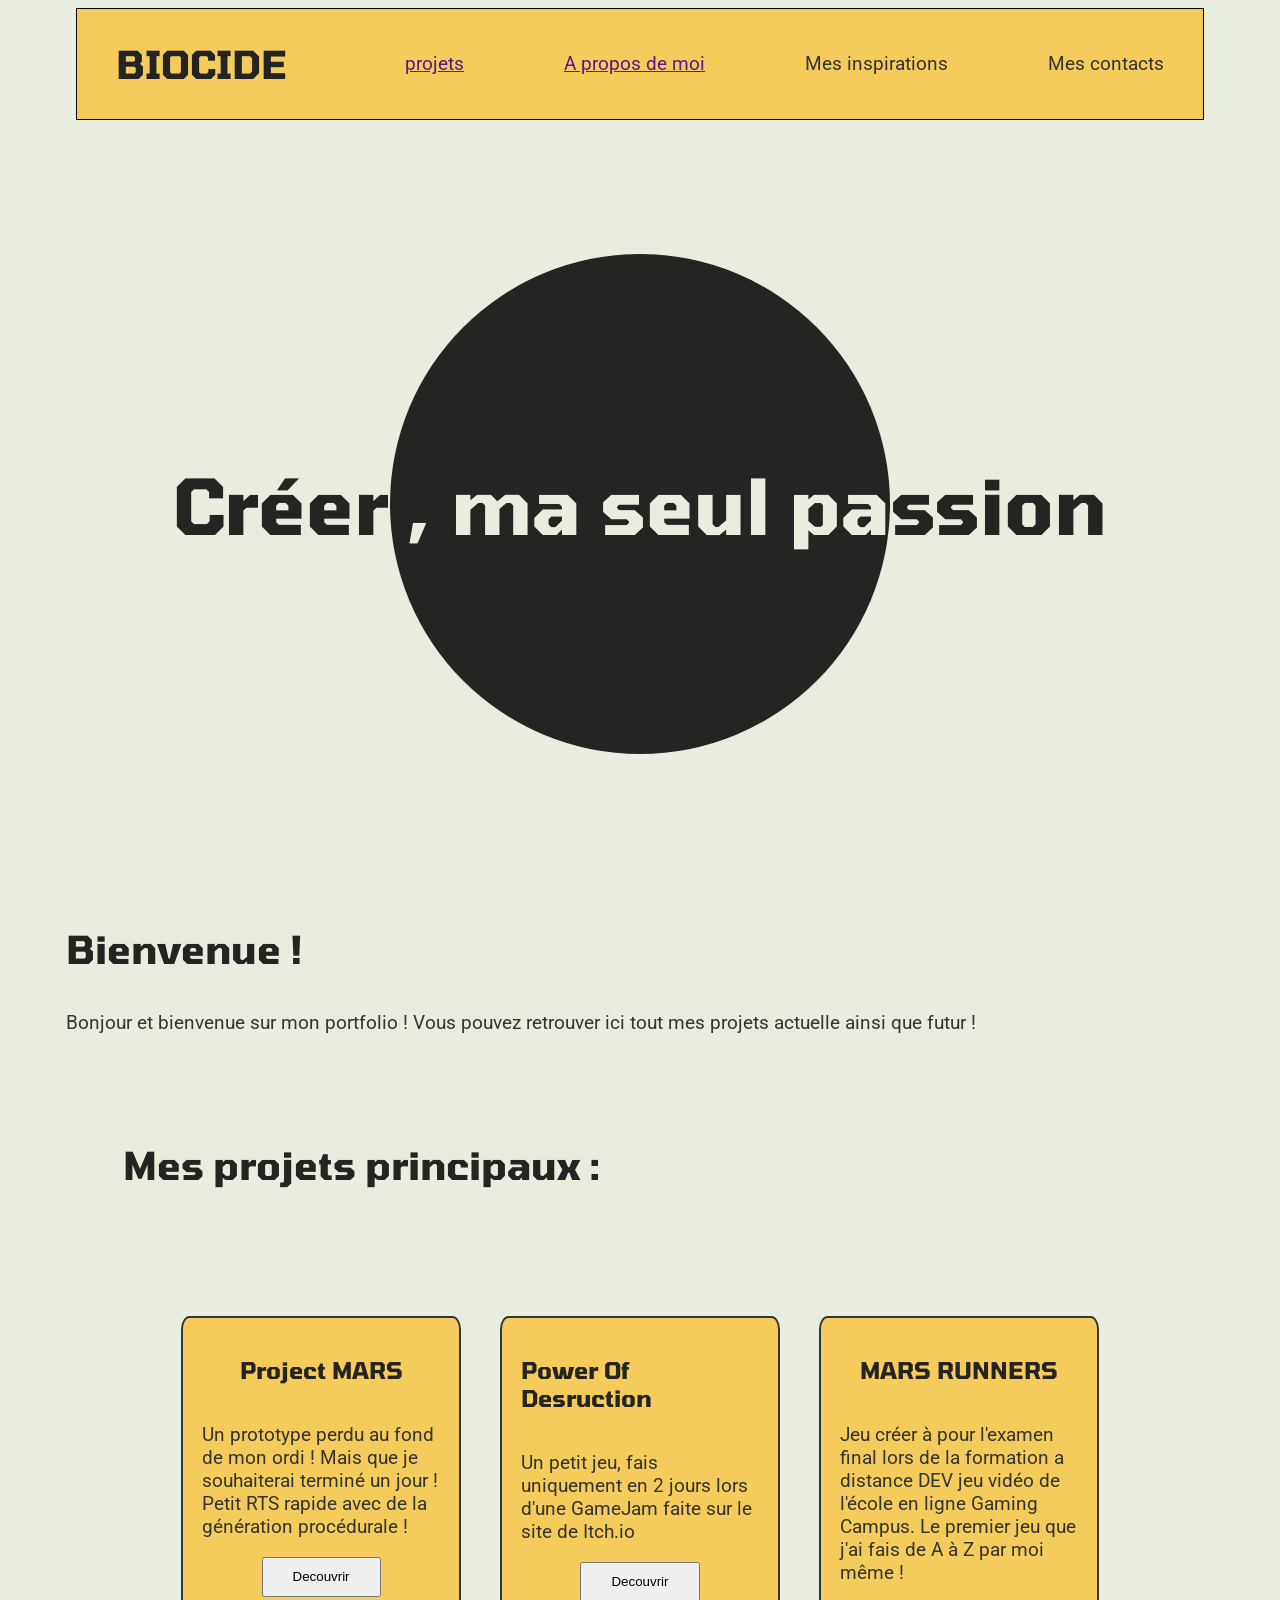
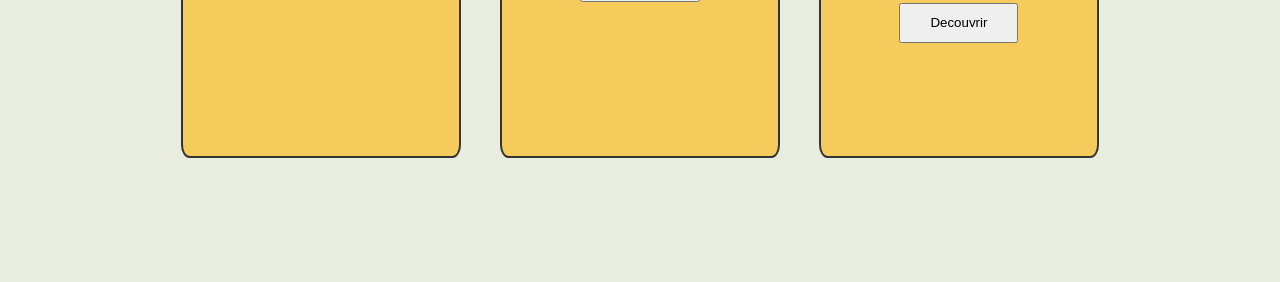
==== html/index.html @ 13ec6ad0 "Acceuil - Add graphic in index - add a propos html page" ====
<!DOCTYPE html>
<html>
  <head>
    <meta charset="utf-8" />
    <meta name="viewport" content="width=device-width, initial-scale=1.0">

    <meta name="description" content="Portfolio et vrais présentation de moi ! Venez découvrir mon unnivers, mes passions, mon parcour et tout le reste !"/>
    <meta content="BioCidee.fr" property="og:title"/>
    <meta property="og:type" content="website"/>

    <link href="../css/index-style.css" rel="stylesheet" />

    <link rel="preconnect" href="https://fonts.googleapis.com">
    <link rel="preconnect" href="https://fonts.gstatic.com" crossorigin>
    <link href="https://fonts.googleapis.com/css2?family=Roboto:ital,wght@0,100..900;1,100..900&family=Tomorrow:ital,wght@0,100;0,200;0,300;0,400;0,500;0,600;0,700;0,800;0,900;1,100;1,200;1,300;1,400;1,500;1,600;1,700;1,800;1,900&display=swap" rel="stylesheet">

    <title>Acceuil - BioCidee</title>
  </head>
  <body>
    <main>
      <header>
        <nav>
          <h1 id="title">BIOCIDE</h1>
          <ol>
            <li class="button"><a href="">projets</a></li>
            <li class="button"><a href="">A propos de moi</a></li>
            <li class="button">Mes inspirations</li>
            <li class="button">Mes contacts</li>
          </ol>
        </nav>
      </header>
      <section class="top">
        <h1 class="topTitle">Créer <span>, ma seul pa</span>ssion</h1>
        <div class="orangeCircle"></div>
      </section>
      <section class="presentation">
        <article>
          <h1>Bienvenue !</h1>
          <p>Bonjour et bienvenue sur mon portfolio ! Vous pouvez retrouver ici tout mes projets actuelle ainsi que futur !
          </p>
        </article>
      </section>

      <section class="mes-projets">
        <h1>Mes projets principaux :</h1>
        <div>
          <article class="project-mars project card" id="card">
            <!--<img src="" alt="une version de mars uniquement composé de cube" width="30px" height="30px"> -->
            <h2>Project MARS</h2>
            <p>Un prototype perdu au fond de mon ordi ! Mais que je souhaiterai terminé un jour ! Petit RTS rapide avec
              de la génération procédurale !
            </p>
            <button>Decouvrir</button>
          </article>
          <article class="power-of-destruction project card" id="card">
            <!-- <img src="power-of-destruction" alt="Image d'un squelette géant avec une tête cubique" width="30px" height="30px"> -->
              <h2>Power Of Desruction</h2>
            <!-- Retrouver et mettre le nom de la GameJAm, c'est plus jolie quand même.-->
            <p>Un petit jeu, fais uniquement en 2 jours lors d'une GameJam faite sur le site de Itch.io</p>
            <button>Decouvrir</button>
          </article>
          <article class="MARS RUNNER project card" id="card">
            <!-- <img src="" alt="La franchement je sèche, un humain sur mars avec un alien qui se cache en arrière plan ?" width="30px" height="30px"> -->
            <h2>MARS RUNNERS</h2>
            <p>Jeu créer à pour l'examen final lors de la formation a distance DEV jeu vidéo de l'école en ligne Gaming Campus. Le premier jeu que j'ai fais de A 
              à Z par moi même ! 
            </p>
            <button>Decouvrir</button>
          </article>
        </div>
      </section>

    </main>

    <footer>
      
    </footer>

    <!-- Java -->
     <script src="/js/test.js"></script>
  </body>
</html>
---- css/index-style.css ----
body {
  font-size: 1.2em;
  background-color: #E8EDDF;
  font-size: 1.2em;

  padding-left: 3em;
  padding-right: 3em;
}

/*All p color */
p, body, header, footer {
  color: #333533;
  font-family: "Roboto", sans-serif;
}

.top {
  font-size: 2em;
  display: flex;
  align-items: center;
  justify-content: center;

  height: 20em;
}

.topTitle {
  z-index: 1;
}

.orangeCircle {
  position: absolute;
  width: 500px;
  height: 500px;
  border-radius: 100%;
  background-color: #242423;
}

span {
  color: #E8EDDF;
}

header nav {
  background: #F5CB5C;

  width: 98%;

  border: 1px solid black;

  display: flex;
  flex-direction: row;
  justify-content: space-around;
  align-items: center;
}

header {
  display: flex;
  flex-direction: row;
  justify-content: space-around;
  align-items: center;
}

header ol {
  list-style: none;

  display: flex;
  flex-direction: row;
  justify-content: center;
  align-items: center;
  gap: 100px;
}

h2, h3 {
  font-family: "Tomorrow", sans-serif;
  font-size: 1.2em;
  color: #242423;
}

h1 {
  font-family: "Tomorrow", sans-serif;
  font-size: 2em;
  color: #242423;
}


/* Card */
.card {
  position: inherit;
  width: 400px;
  height: 400px;
  background: #F5CB5C;

  border: 2px solid #333533;
  border-radius: 3%;
  padding: 1em;

  display: flex;
  flex-direction: column;
  align-items: center;

  transition: all 0.4s;
}

#card:hover {
  background: green;
  transform: scale(1.4);
  z-index: 1;
}

#card button{
  width: 50%;
  height: 10%;
}

.mes-projets {
  padding: 3em;;

  display: flex;
  flex-direction: column;
  justify-content: center;
  gap: 2em;
}

.mes-projets div {
  padding: 3em;;

  display: flex;
  flex-direction: row;
  justify-content: center;
  gap: 2em;
}
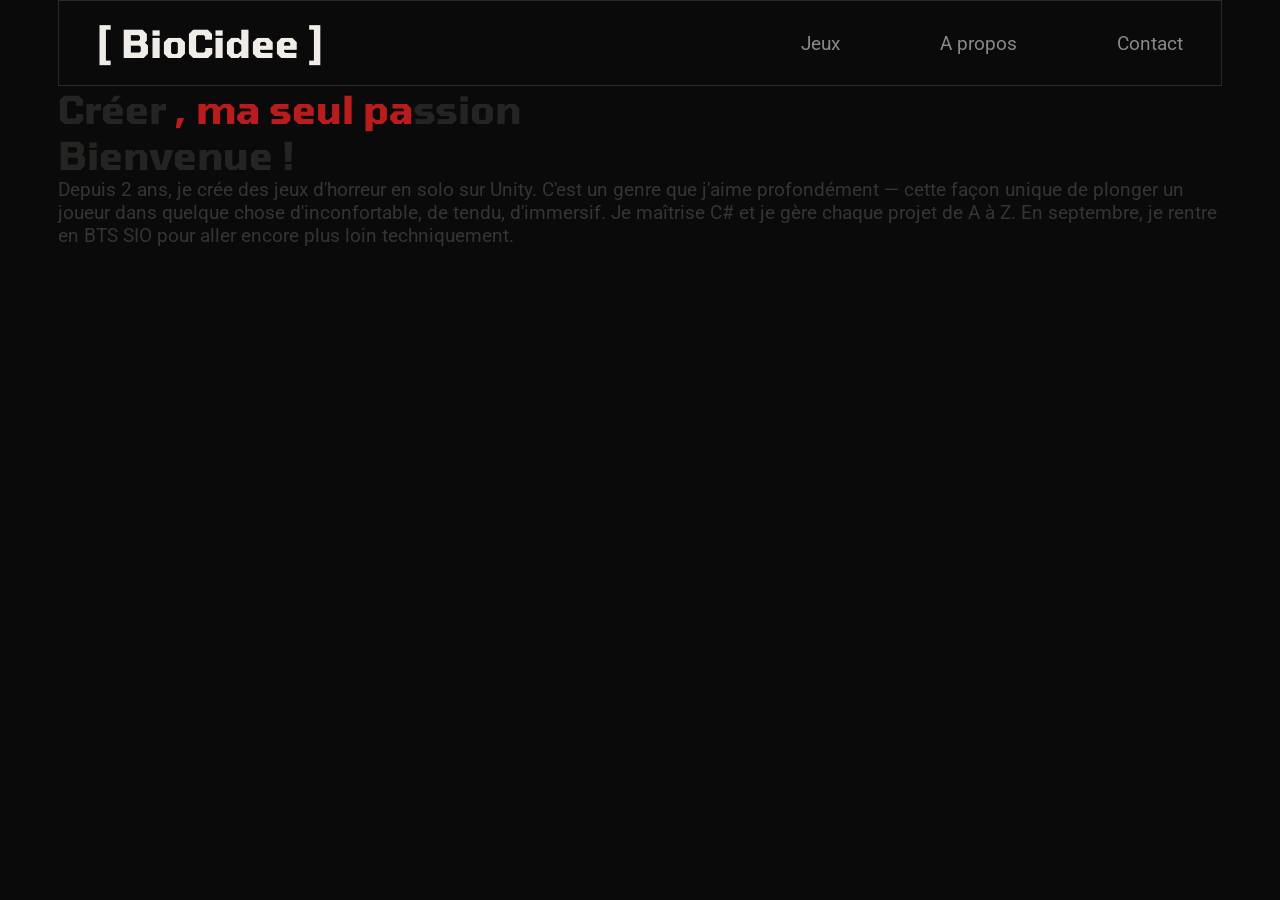
==== commit 807419c7: "File Cleaning + Complete Rework - Make a header.css file. Separating code." ====
--- a/html/index.html
+++ b/html/index.html
@@ -9,6 +9,7 @@
     <meta property="og:type" content="website"/>
 
     <link href="../css/index-style.css" rel="stylesheet" />
+    <link href="/css/header.css" rel="stylesheet">
 
     <link rel="preconnect" href="https://fonts.googleapis.com">
     <link rel="preconnect" href="https://fonts.gstatic.com" crossorigin>
@@ -20,56 +21,26 @@
     <main>
       <header>
         <nav>
-          <h1 id="title">BIOCIDE</h1>
+          <h1>[ BioCidee ]</h1>
           <ol>
-            <li class="button"><a href="">projets</a></li>
-            <li class="button"><a href="">A propos de moi</a></li>
-            <li class="button">Mes inspirations</li>
-            <li class="button">Mes contacts</li>
+            <li class="button"><a href="">Jeux</a></li>
+            <li class="button"><a href="/html/a-propos.html">A propos</a></li>
+            <li class="button">Contact</li>
           </ol>
         </nav>
       </header>
       <section class="top">
         <h1 class="topTitle">Créer <span>, ma seul pa</span>ssion</h1>
-        <div class="orangeCircle"></div>
       </section>
       <section class="presentation">
         <article>
           <h1>Bienvenue !</h1>
-          <p>Bonjour et bienvenue sur mon portfolio ! Vous pouvez retrouver ici tout mes projets actuelle ainsi que futur !
+          <p>Depuis 2 ans, je crée des jeux d'horreur en solo sur Unity. 
+            C'est un genre que j'aime profondément — cette façon unique de plonger un joueur dans quelque chose d'inconfortable, de tendu, d'immersif. 
+            Je maîtrise C# et je gère chaque projet de A à Z. En septembre, je rentre en BTS SIO pour aller encore plus loin techniquement.
           </p>
         </article>
       </section>
-
-      <section class="mes-projets">
-        <h1>Mes projets principaux :</h1>
-        <div>
-          <article class="project-mars project card" id="card">
-            <!--<img src="" alt="une version de mars uniquement composé de cube" width="30px" height="30px"> -->
-            <h2>Project MARS</h2>
-            <p>Un prototype perdu au fond de mon ordi ! Mais que je souhaiterai terminé un jour ! Petit RTS rapide avec
-              de la génération procédurale !
-            </p>
-            <button>Decouvrir</button>
-          </article>
-          <article class="power-of-destruction project card" id="card">
-            <!-- <img src="power-of-destruction" alt="Image d'un squelette géant avec une tête cubique" width="30px" height="30px"> -->
-              <h2>Power Of Desruction</h2>
-            <!-- Retrouver et mettre le nom de la GameJAm, c'est plus jolie quand même.-->
-            <p>Un petit jeu, fais uniquement en 2 jours lors d'une GameJam faite sur le site de Itch.io</p>
-            <button>Decouvrir</button>
-          </article>
-          <article class="MARS RUNNER project card" id="card">
-            <!-- <img src="" alt="La franchement je sèche, un humain sur mars avec un alien qui se cache en arrière plan ?" width="30px" height="30px"> -->
-            <h2>MARS RUNNERS</h2>
-            <p>Jeu créer à pour l'examen final lors de la formation a distance DEV jeu vidéo de l'école en ligne Gaming Campus. Le premier jeu que j'ai fais de A 
-              à Z par moi même ! 
-            </p>
-            <button>Decouvrir</button>
-          </article>
-        </div>
-      </section>
-
     </main>
 
     <footer>
--- a/css/index-style.css
+++ b/css/index-style.css
@@ -1,71 +1,24 @@
+* {
+  margin: 0;
+}
+
 body {
   font-size: 1.2em;
-  background-color: #E8EDDF;
+  background-color: #0a0a0a;
   font-size: 1.2em;
 
   padding-left: 3em;
   padding-right: 3em;
 }
 
+span {
+  color: #b91c1c;
+}
+
 /*All p color */
 p, body, header, footer {
   color: #333533;
   font-family: "Roboto", sans-serif;
-}
-
-.top {
-  font-size: 2em;
-  display: flex;
-  align-items: center;
-  justify-content: center;
-
-  height: 20em;
-}
-
-.topTitle {
-  z-index: 1;
-}
-
-.orangeCircle {
-  position: absolute;
-  width: 500px;
-  height: 500px;
-  border-radius: 100%;
-  background-color: #242423;
-}
-
-span {
-  color: #E8EDDF;
-}
-
-header nav {
-  background: #F5CB5C;
-
-  width: 98%;
-
-  border: 1px solid black;
-
-  display: flex;
-  flex-direction: row;
-  justify-content: space-around;
-  align-items: center;
-}
-
-header {
-  display: flex;
-  flex-direction: row;
-  justify-content: space-around;
-  align-items: center;
-}
-
-header ol {
-  list-style: none;
-
-  display: flex;
-  flex-direction: row;
-  justify-content: center;
-  align-items: center;
-  gap: 100px;
 }
 
 h2, h3 {
@@ -79,51 +32,3 @@
   font-size: 2em;
   color: #242423;
 }
-
-
-/* Card */
-.card {
-  position: inherit;
-  width: 400px;
-  height: 400px;
-  background: #F5CB5C;
-
-  border: 2px solid #333533;
-  border-radius: 3%;
-  padding: 1em;
-
-  display: flex;
-  flex-direction: column;
-  align-items: center;
-
-  transition: all 0.4s;
-}
-
-#card:hover {
-  background: green;
-  transform: scale(1.4);
-  z-index: 1;
-}
-
-#card button{
-  width: 50%;
-  height: 10%;
-}
-
-.mes-projets {
-  padding: 3em;;
-
-  display: flex;
-  flex-direction: column;
-  justify-content: center;
-  gap: 2em;
-}
-
-.mes-projets div {
-  padding: 3em;;
-
-  display: flex;
-  flex-direction: row;
-  justify-content: center;
-  gap: 2em;
-}
--- a/css/header.css
+++ b/css/header.css
@@ -0,0 +1,40 @@
+header nav {
+  background: #0a0a0a;
+
+  border: 1px solid #2a2a2a;
+  color: #888888;
+
+  width: 100%;
+  padding: 1em 2em 1em 2em;
+
+  display: flex;
+  flex-direction: row;
+  justify-content: space-between;
+  align-items: center;
+}
+
+header h1{
+    color: #f0ede8;
+}
+
+header a{
+    color: #888888;
+    text-decoration: none;
+}
+
+header {
+  display: flex;
+  flex-direction: row;
+  justify-content: space-around;
+  align-items: center;
+}
+
+header ol {
+  list-style: none;
+
+  display: flex;
+  flex-direction: row;
+  justify-content: center;
+  align-items: center;
+  gap: 100px;
+}
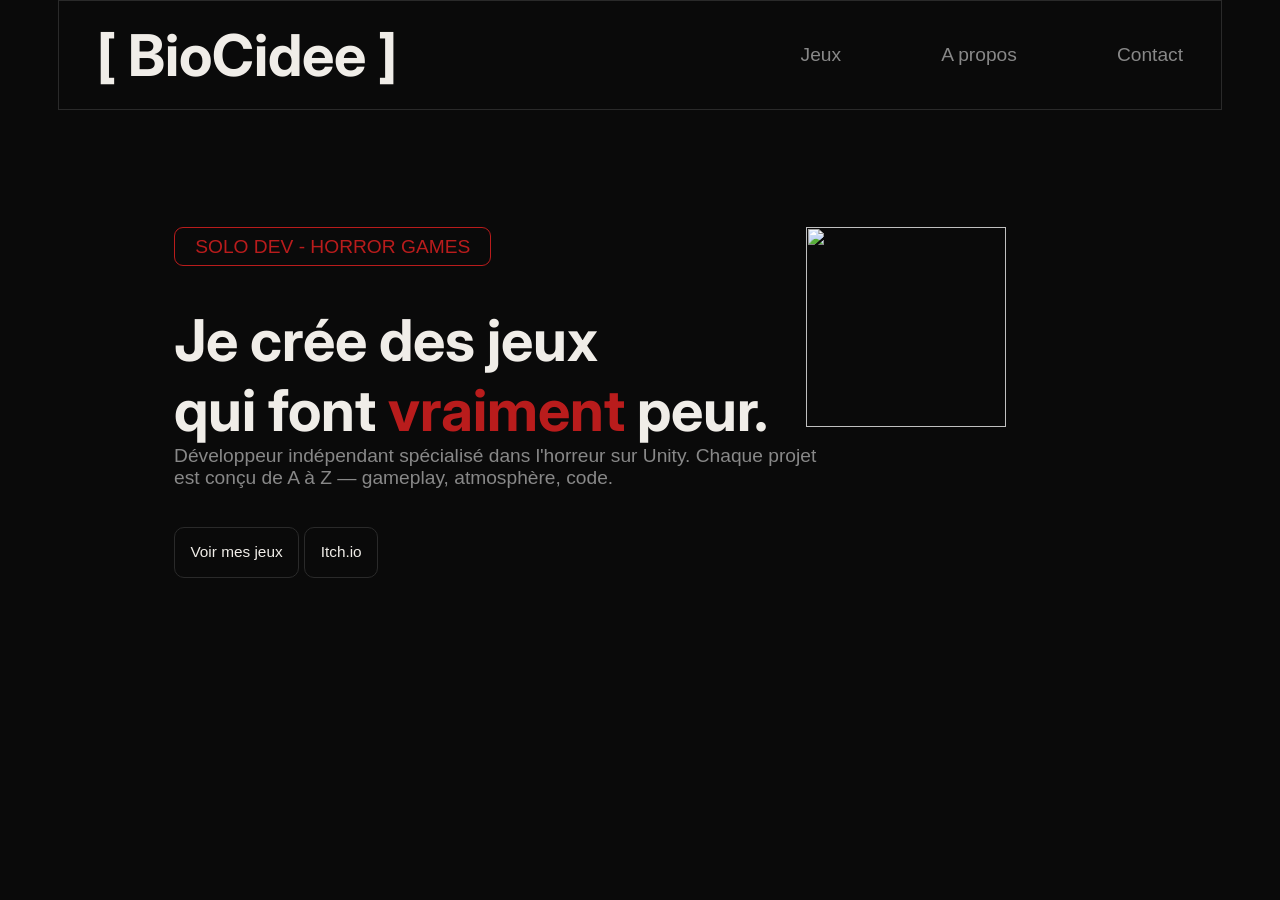
==== commit 33b18f02: "New Style for the web Site - New header - new presentation" ====
--- a/html/index.html
+++ b/html/index.html
@@ -11,38 +11,48 @@
     <link href="../css/index-style.css" rel="stylesheet" />
     <link href="/css/header.css" rel="stylesheet">
 
-    <link rel="preconnect" href="https://fonts.googleapis.com">
-    <link rel="preconnect" href="https://fonts.gstatic.com" crossorigin>
-    <link href="https://fonts.googleapis.com/css2?family=Roboto:ital,wght@0,100..900;1,100..900&family=Tomorrow:ital,wght@0,100;0,200;0,300;0,400;0,500;0,600;0,700;0,800;0,900;1,100;1,200;1,300;1,400;1,500;1,600;1,700;1,800;1,900&display=swap" rel="stylesheet">
-
+    <link href="https://fonts.googleapis.com/css2?family=Creepster&family=Inter:wght@400;500&display=swap" rel="stylesheet">
     <title>Acceuil - BioCidee</title>
   </head>
   <body>
-    <main>
-      <header>
-        <nav>
-          <h1>[ BioCidee ]</h1>
+    <header>
+      <nav>
+        <h1>[ BioCidee ]</h1>
           <ol>
             <li class="button"><a href="">Jeux</a></li>
             <li class="button"><a href="/html/a-propos.html">A propos</a></li>
             <li class="button">Contact</li>
           </ol>
-        </nav>
-      </header>
-      <section class="top">
-        <h1 class="topTitle">Créer <span>, ma seul pa</span>ssion</h1>
-      </section>
+      </nav>
+    </header>
+    <main>
       <section class="presentation">
-        <article>
-          <h1>Bienvenue !</h1>
-          <p>Depuis 2 ans, je crée des jeux d'horreur en solo sur Unity. 
-            C'est un genre que j'aime profondément — cette façon unique de plonger un joueur dans quelque chose d'inconfortable, de tendu, d'immersif. 
-            Je maîtrise C# et je gère chaque projet de A à Z. En septembre, je rentre en BTS SIO pour aller encore plus loin techniquement.
-          </p>
-        </article>
+        <div class="presentation-all">
+            <div class="presentation-left">
+            <p class="presentation-top-red">
+              SOLO DEV - HORROR GAMES
+            </p>
+            <h1>
+              Je crée des jeux<br>
+              qui font <span>vraiment</span> peur.
+            </h1>
+          </div>
+          <div class="presentation-photo">
+            <img src="" width="200px" height="200px">
+          </div>
+        </div>
+        <div>
+          <p>
+          Développeur indépendant spécialisé dans l'horreur sur Unity. Chaque projet<br>
+          est conçu de A à Z — gameplay, atmosphère, code.
+        </p>
+        </div>
+        <div class="presentation-button">
+          <button>Voir mes jeux</button>
+          <button>Itch.io</button>
+        </div>
       </section>
     </main>
-
     <footer>
       
     </footer>
--- a/css/index-style.css
+++ b/css/index-style.css
@@ -3,9 +3,10 @@
 }
 
 body {
+  font-family: 'Inter', sans-serif;
+  
   font-size: 1.2em;
   background-color: #0a0a0a;
-  font-size: 1.2em;
 
   padding-left: 3em;
   padding-right: 3em;
@@ -17,18 +18,59 @@
 
 /*All p color */
 p, body, header, footer {
-  color: #333533;
+  color: #888888;
   font-family: "Roboto", sans-serif;
 }
 
 h2, h3 {
-  font-family: "Tomorrow", sans-serif;
+  font-family: 'Inter', sans-serif;
   font-size: 1.2em;
-  color: #242423;
+  color: #f0ede8;
 }
 
 h1 {
-  font-family: "Tomorrow", sans-serif;
-  font-size: 2em;
-  color: #242423;
+  font-family: 'Inter', sans-serif;
+  font-size: 3em;
+  color: #f0ede8;
 }
+
+.presentation{
+  margin: 10%;   
+}
+
+.presentation-all{
+  display: flex;
+  flex-direction: row;
+  
+  gap: 2em;
+}
+
+.presentation-left {
+  display: flex;
+  flex-direction: column;
+}
+
+.presentation-top-red {
+  width: 300px;
+  text-align: center;
+  padding: 0.4em 0.4em 0.4em 0.4em;
+  margin-bottom: 2em;
+  border: 1px solid #b91c1c;
+  color: #b91c1c;
+  border-radius: 9px;
+}
+
+.presentation-button {
+  margin-top: 2em;
+}
+
+button {
+  background-color: #0a0a0a;
+  color: #f0ede8;
+
+  font-size: 0.8em;
+
+  padding: 1em;
+  border: 1px solid #2a2a2a;
+  border-radius: 10px;
+}
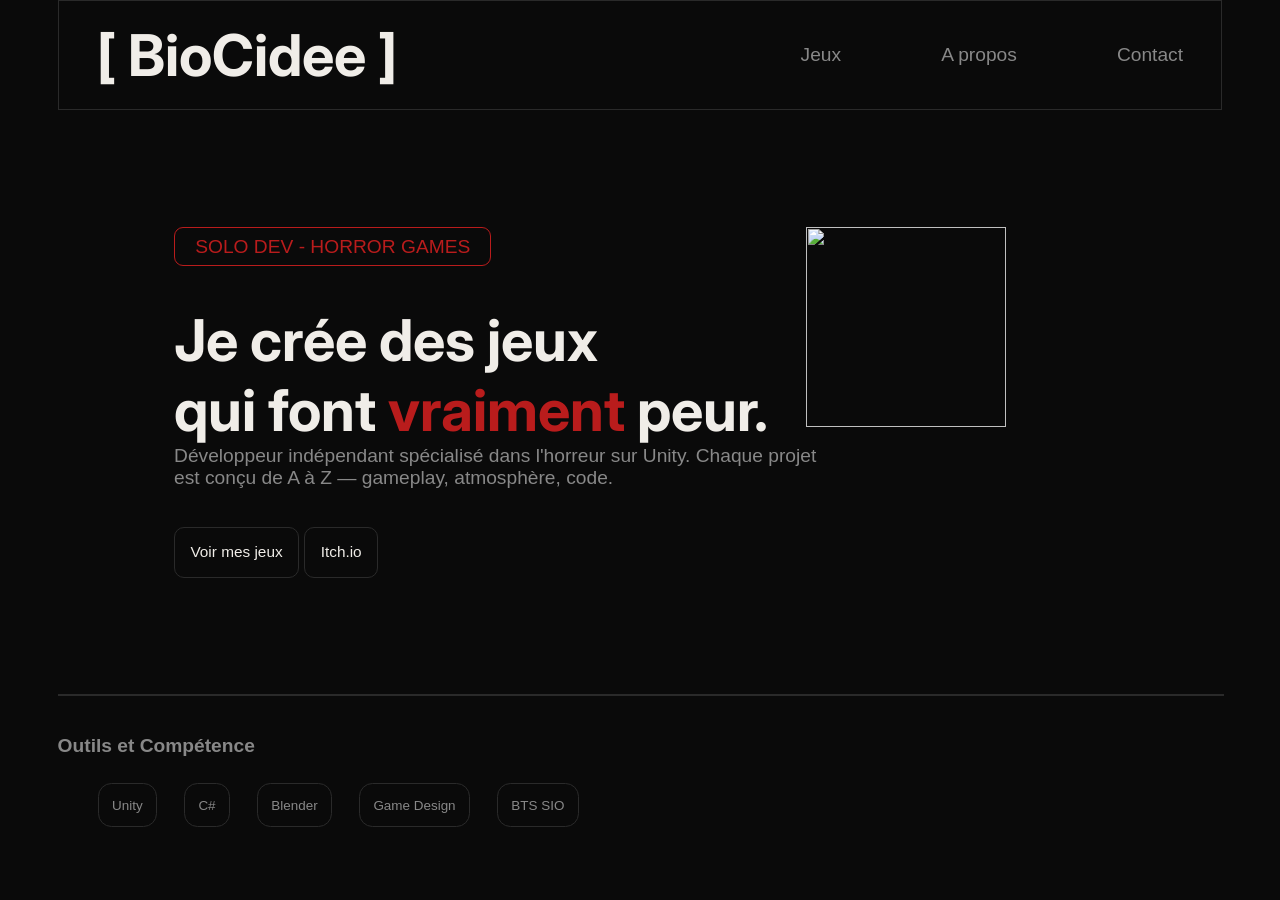
==== commit 91513cf2: "Competence - Add compétence" ====
--- a/html/index.html
+++ b/html/index.html
@@ -52,6 +52,19 @@
           <button>Itch.io</button>
         </div>
       </section>
+
+      <div class="line"></div>
+
+      <section class="competence">
+        <h4>Outils et Compétence</h4>
+        <ul>
+          <li>Unity</li>
+          <li>C#</li>
+          <li>Blender</li>
+          <li>Game Design</li>
+          <li>BTS SIO</li>
+        </ul>
+      </section>
     </main>
     <footer>
       
--- a/css/index-style.css
+++ b/css/index-style.css
@@ -73,4 +73,35 @@
   padding: 1em;
   border: 1px solid #2a2a2a;
   border-radius: 10px;
+
+  transition: color 1s;
 }
+
+button:hover {
+  background-color: #141414;
+}
+
+.line{
+  width: 100%;
+  height: 1;
+  border: 0.2px solid #2a2a2a;
+
+  margin: 2em 0 2em 0;
+}
+
+.competence ul {
+  font-size: 0.7em;
+
+  margin-top: 2em;
+  display: flex;
+  flex-direction: row;
+  gap: 2em;
+
+  list-style: none;
+}
+
+.competence li {
+  border: 1px solid #2a2a2a;
+  border-radius: 1em;
+  padding: 1em;
+}
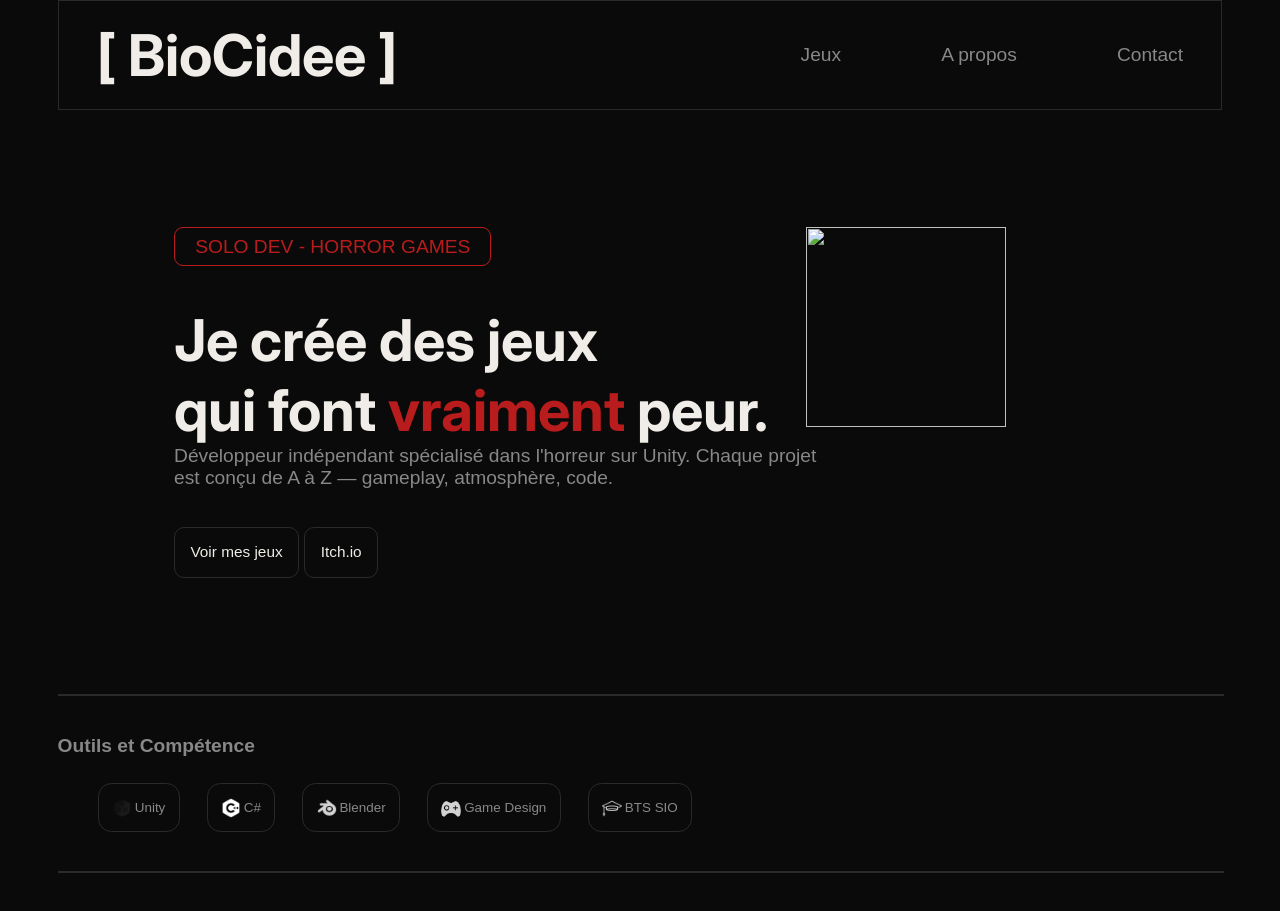
==== commit 2ec5442a: "Compétence Part - Add logo" ====
--- a/html/index.html
+++ b/html/index.html
@@ -58,13 +58,15 @@
       <section class="competence">
         <h4>Outils et Compétence</h4>
         <ul>
-          <li>Unity</li>
-          <li>C#</li>
-          <li>Blender</li>
-          <li>Game Design</li>
-          <li>BTS SIO</li>
+          <li><img src="/icons8-unity-48.png">Unity</li>
+          <li><img src="/icons8-c-50.png">C#</li>
+          <li><img src="/icons8-blender-50.png">Blender</li>
+          <li><img src="/icons8-game-controller-64.png">Game Design</li>
+          <li><img src="/icons8-student-50.png">BTS SIO</li>
         </ul>
       </section>
+
+      <div class="line"></div>
     </main>
     <footer>
       
--- a/css/index-style.css
+++ b/css/index-style.css
@@ -100,8 +100,19 @@
   list-style: none;
 }
 
+.competence img{
+  width: 20px;
+  height: 20px;
+  color: white;
+}
+
 .competence li {
   border: 1px solid #2a2a2a;
   border-radius: 1em;
   padding: 1em;
+
+  display: flex;
+  flex-direction: row;
+  align-items: center;
+  gap: 0.2em;
 }
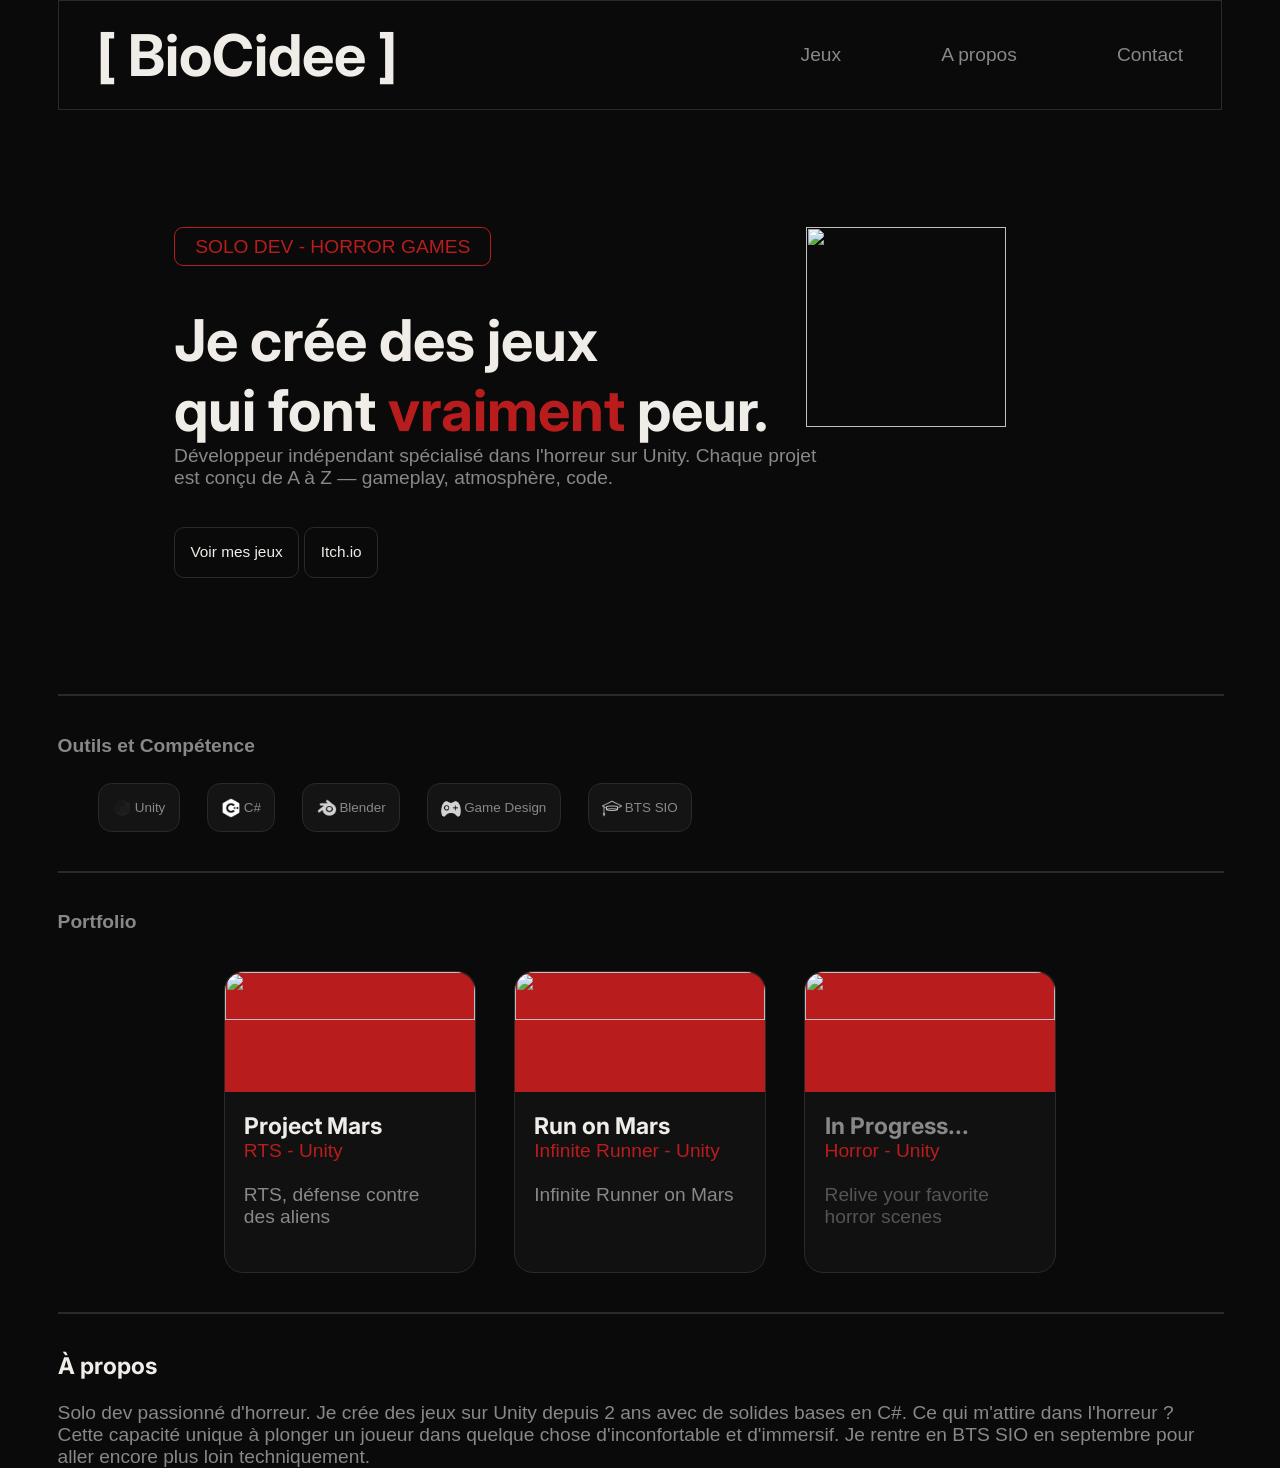
==== commit dbde5582: "Add Portfolio - Add Portfolio section and content - Add Apropos section" ====
--- a/html/index.html
+++ b/html/index.html
@@ -67,6 +67,53 @@
       </section>
 
       <div class="line"></div>
+
+      <section class="portfolio">
+        <h4>Portfolio</h4>
+        <article class="myProject">
+          <div class="ProjectMars card">
+            <img src="" width="100%" height="40%">
+            <div class="cardInside">
+              <h3>Project Mars</h3>
+              <span>RTS - Unity</span>
+              <p><br>RTS, défense contre des aliens</p>
+            </div>
+          </div>
+          <div class="RunMars card">
+            <img src="" width="100%" height="40%">
+            <div class="cardInside">
+              <h3>Run on Mars</h3>
+              <span>Infinite Runner - Unity</span>
+              <p><br>Infinite Runner on Mars </p>
+            </div>
+          </div>
+          <div class="InProgress card">
+            <img src="" width="100%" height="40%">
+            <div class="cardInside">
+              <h3>In Progress...</h3>
+              <span>Horror - Unity</span>
+              <p><br>Relive your favorite horror scenes</p>
+            </div>
+          </div>
+        </article>
+      </section>
+
+      <div class="line"></div>
+
+      <section class="Apropos">
+        <h3>À propos</h3><br>
+        <article class="textPresentation">
+          <p>
+            Solo dev passionné d'horreur. Je crée des jeux sur Unity depuis 2 ans avec de solides bases en C#. 
+            Ce qui m'attire dans l'horreur ? Cette capacité unique à plonger un joueur dans quelque chose d'inconfortable et d'immersif. 
+            Je rentre en BTS SIO en septembre pour aller encore plus loin techniquement.
+          </p>
+        </article>
+        <article class="petiteCase">
+
+        </article>
+        
+      </section>
     </main>
     <footer>
       
--- a/css/index-style.css
+++ b/css/index-style.css
@@ -108,6 +108,7 @@
 
 .competence li {
   border: 1px solid #2a2a2a;
+  background: #141414;
   border-radius: 1em;
   padding: 1em;
 
@@ -116,3 +117,43 @@
   align-items: center;
   gap: 0.2em;
 }
+
+.myProject {
+  margin-bottom: 2em;
+
+  display: flex;
+  flex-direction: row;
+  justify-content: center;
+  margin: 2em;
+  gap: 2em;
+}
+
+.card img {
+  border-radius: 1em 1em 0 0;
+  border: 0px solid transparent;
+
+  background-color: #b91c1c;
+}
+
+.card {
+  width: 250px;
+  height: 300px;
+  background-color: #111111;
+
+  border: 1px solid #2a2a2a;
+  border-radius: 1em;
+}
+
+.cardInside {
+  padding: 1em;
+}
+
+.InProgress p{
+  color: #555555;
+}
+
+.InProgress h3{
+  color: #888888;
+}
+
+
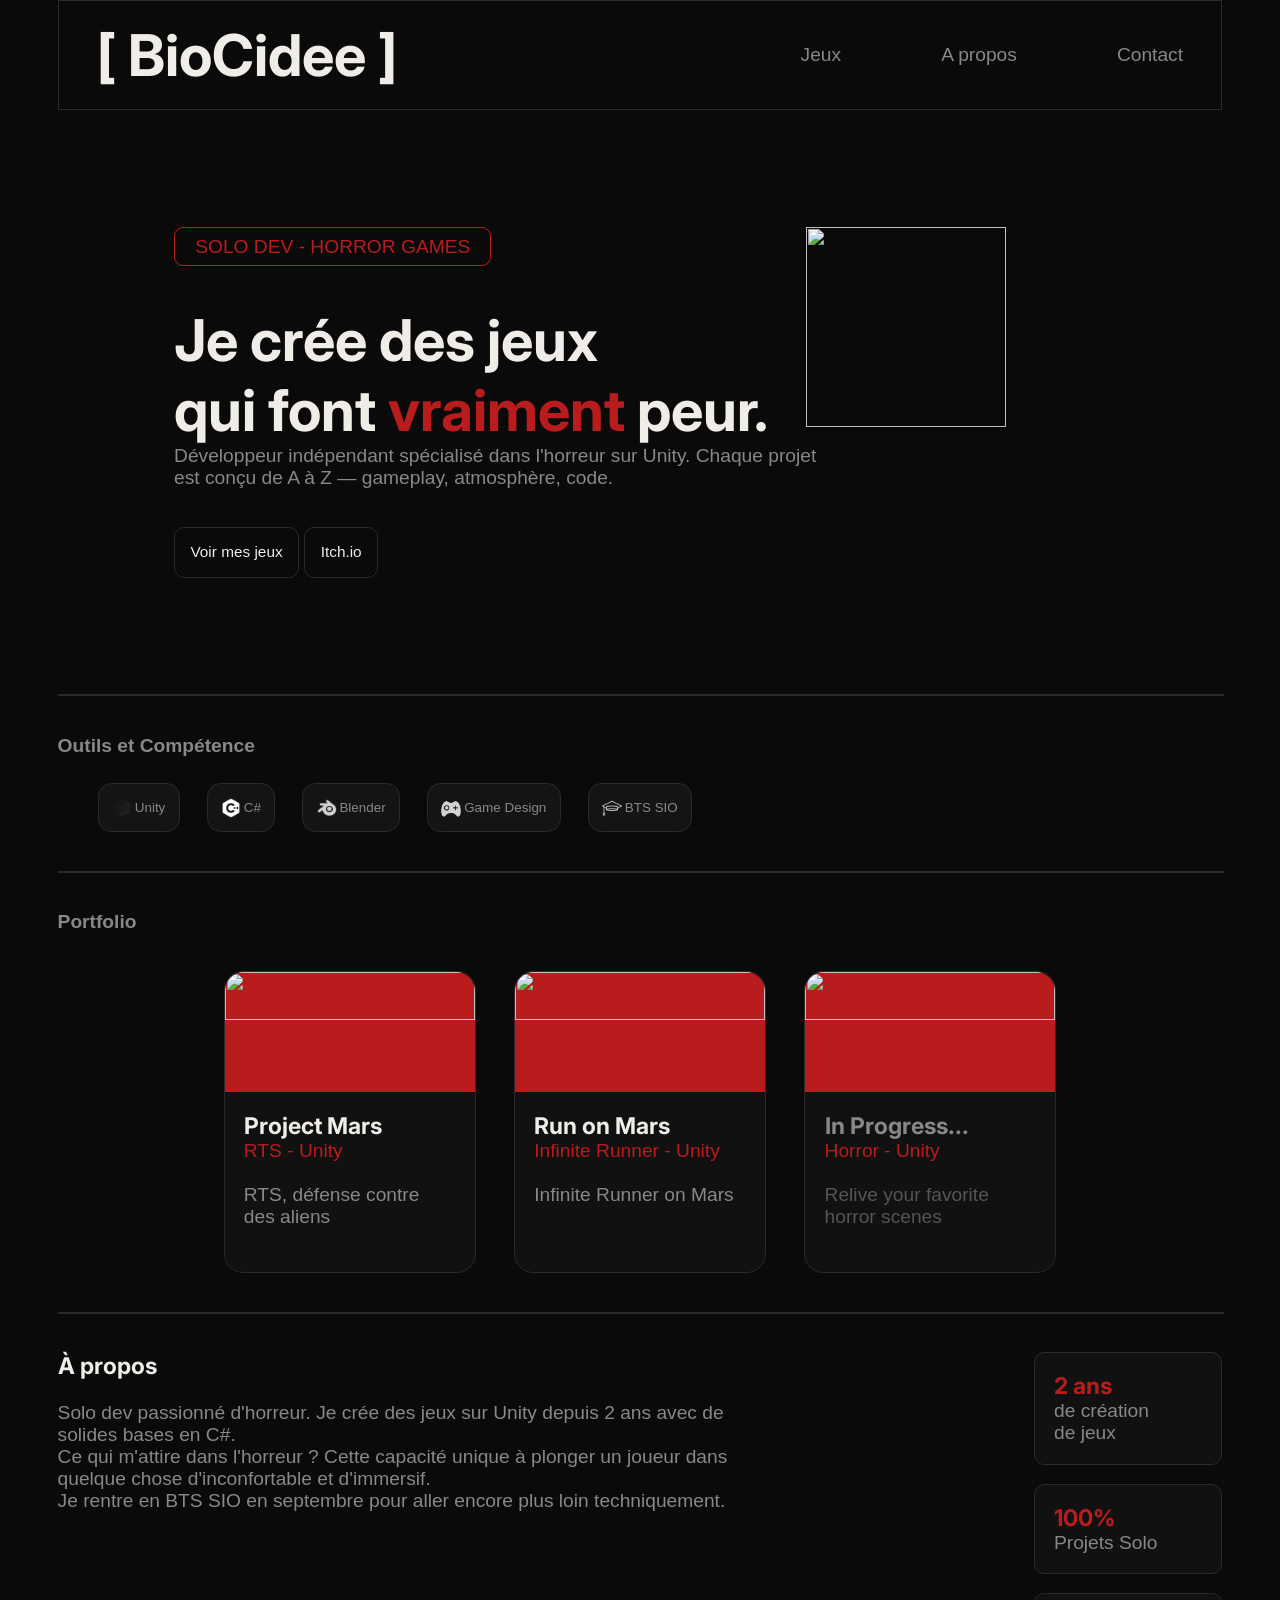
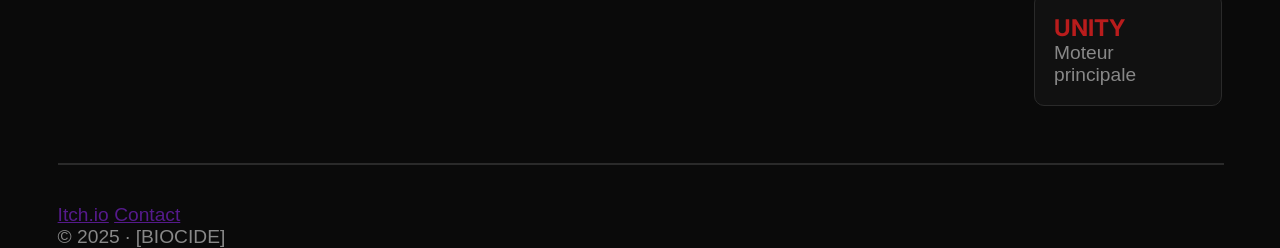
==== commit da251268: "Apropos part , footer - A propos card - Make footter" ====
--- a/html/index.html
+++ b/html/index.html
@@ -101,22 +101,40 @@
       <div class="line"></div>
 
       <section class="Apropos">
+        <div>
         <h3>À propos</h3><br>
-        <article class="textPresentation">
-          <p>
-            Solo dev passionné d'horreur. Je crée des jeux sur Unity depuis 2 ans avec de solides bases en C#. 
-            Ce qui m'attire dans l'horreur ? Cette capacité unique à plonger un joueur dans quelque chose d'inconfortable et d'immersif. 
-            Je rentre en BTS SIO en septembre pour aller encore plus loin techniquement.
-          </p>
+          <article class="textPresentation">
+            <p>
+              Solo dev passionné d'horreur. Je crée des jeux sur Unity depuis 2 ans avec de solides bases en C#.<br>
+              Ce qui m'attire dans l'horreur ? Cette capacité unique à plonger un joueur dans quelque chose d'inconfortable et d'immersif.<br>
+              Je rentre en BTS SIO en septembre pour aller encore plus loin techniquement.
+            </p>
+          </article>
+        </div>
+        <article class="petiteCase">
+          <div class="case">
+            <h3><span>2 ans</span></h3>
+            <p>de création de jeux</p>
+          </div>
+          <div class="case">
+            <h3><span>100%</span></h3>
+            <p>Projets Solo</p>
+          </div>
+          <div class="case">
+            <h3><span>UNITY</span></h3>
+            <p>Moteur principale</p>
+          </div>
         </article>
-        <article class="petiteCase">
+      </section>
 
-        </article>
-        
-      </section>
+      <div class="line"></div>
     </main>
     <footer>
-      
+      <div>
+        <a href="">Itch.io</a>
+        <a href="">Contact</a>
+      </div>
+      <p>© 2025 · [BIOCIDE]</p>
     </footer>
 
     <!-- Java -->
--- a/css/index-style.css
+++ b/css/index-style.css
@@ -156,4 +156,23 @@
   color: #888888;
 }
 
+.Apropos {
+  display: flex;
+  flex-direction: row;
+}
 
+.Apropos p{
+  width: 70%;
+}
+
+.case {
+  border: 1px solid #2a2a2a;
+  border-radius: 10px;
+
+  background: #111111;
+
+  padding: 1em;
+  margin-bottom: 1em;
+}
+
+
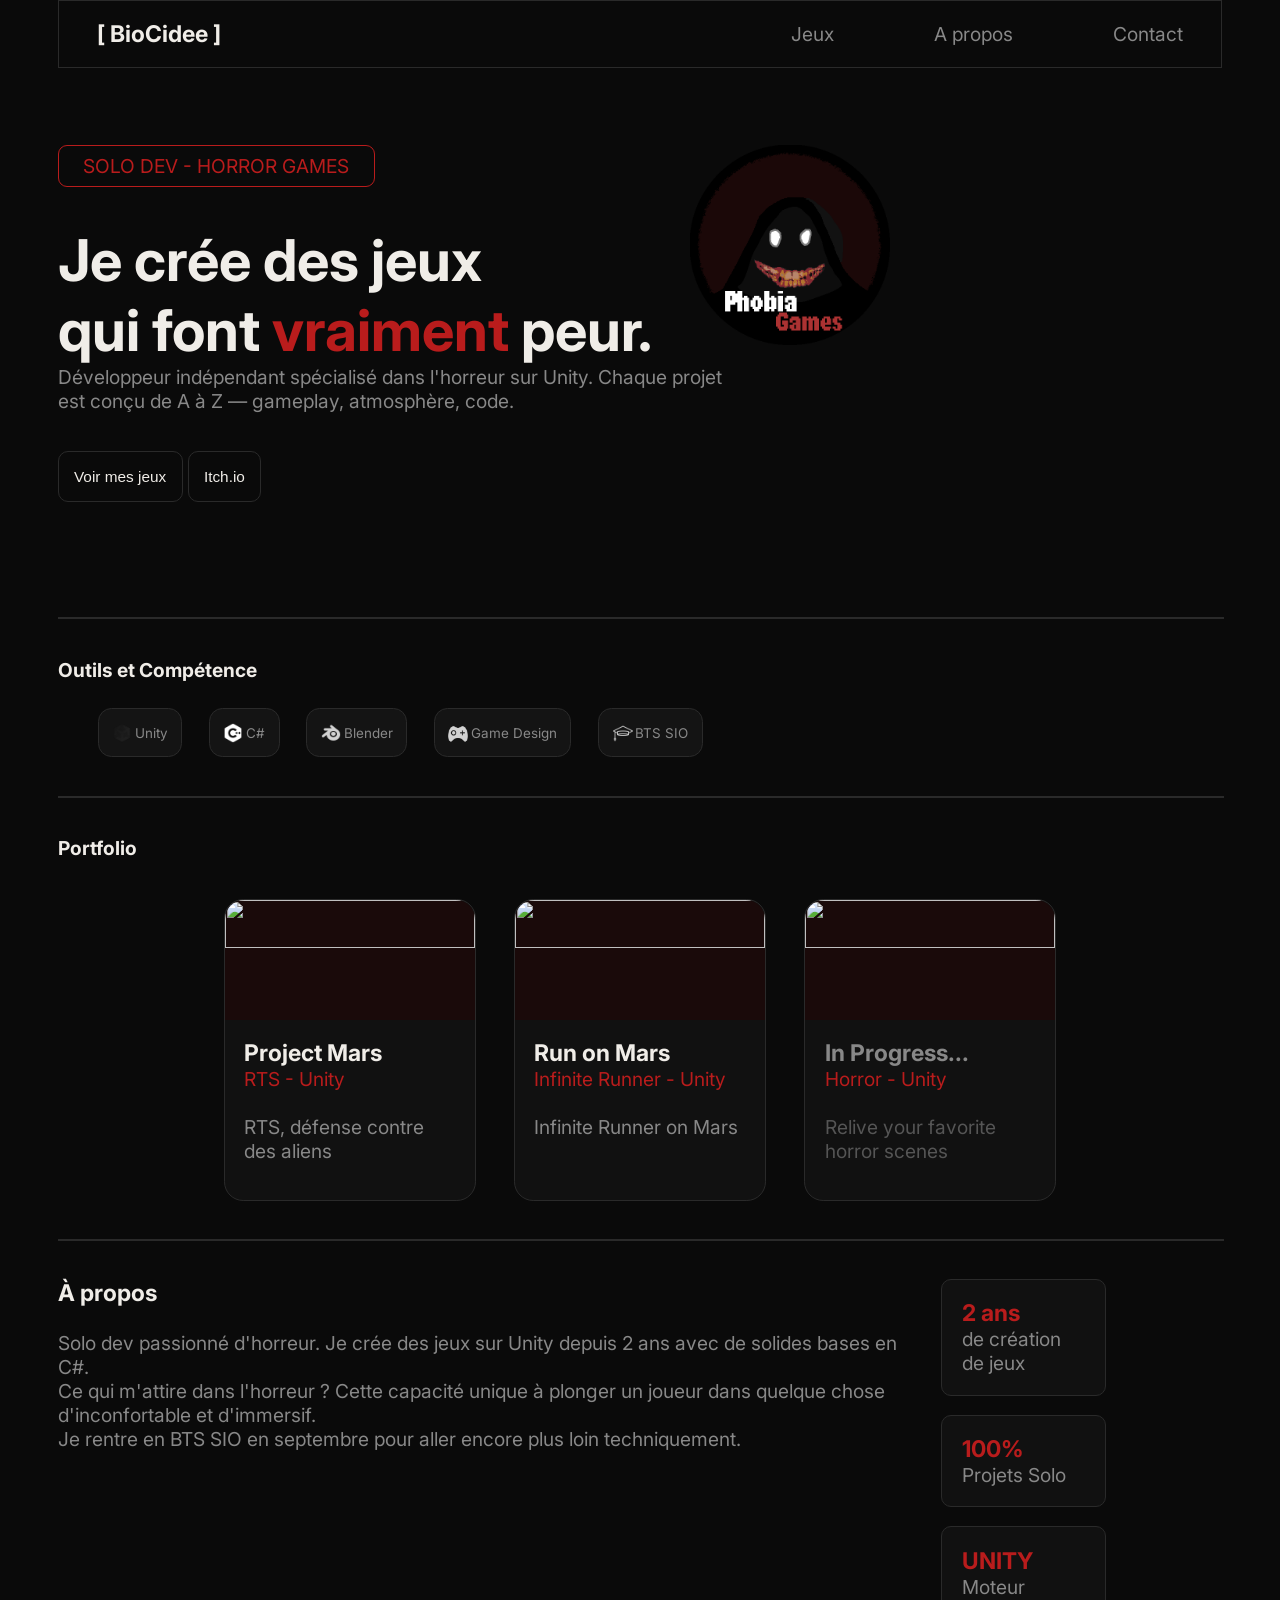
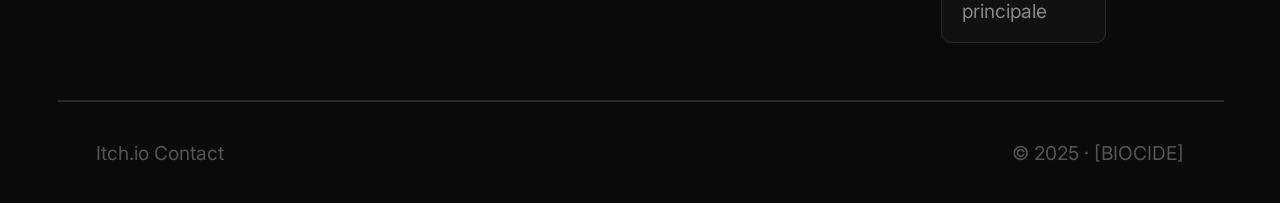
==== commit 2583066b: "Add Logo + Contact page - add logo of Phobia Games - header modification - contact page" ====
--- a/html/index.html
+++ b/html/index.html
@@ -8,7 +8,7 @@
     <meta content="BioCidee.fr" property="og:title"/>
     <meta property="og:type" content="website"/>
 
-    <link href="../css/index-style.css" rel="stylesheet" />
+    <link href="/css/index-style.css" rel="stylesheet" />
     <link href="/css/header.css" rel="stylesheet">
 
     <link href="https://fonts.googleapis.com/css2?family=Creepster&family=Inter:wght@400;500&display=swap" rel="stylesheet">
@@ -17,11 +17,11 @@
   <body>
     <header>
       <nav>
-        <h1>[ BioCidee ]</h1>
+        <h3>[ BioCidee ]</h3>
           <ol>
-            <li class="button"><a href="">Jeux</a></li>
-            <li class="button"><a href="/html/a-propos.html">A propos</a></li>
-            <li class="button">Contact</li>
+            <li class="button"><a href="#portfolio">Jeux</a></li>
+            <li class="button"><a href="#apropos">A propos</a></li>
+            <li class="button"><a href="/html/contact.html">Contact</a></li>
           </ol>
       </nav>
     </header>
@@ -38,7 +38,7 @@
             </h1>
           </div>
           <div class="presentation-photo">
-            <img src="" width="200px" height="200px">
+            <img src="/AtjUrY.png" width="200px" height="200px">
           </div>
         </div>
         <div>
@@ -68,7 +68,7 @@
 
       <div class="line"></div>
 
-      <section class="portfolio">
+      <section class="portfolio" id="portfolio">
         <h4>Portfolio</h4>
         <article class="myProject">
           <div class="ProjectMars card">
@@ -100,7 +100,7 @@
 
       <div class="line"></div>
 
-      <section class="Apropos">
+      <section class="Apropos" id="apropos">
         <div>
         <h3>À propos</h3><br>
           <article class="textPresentation">
--- a/css/index-style.css
+++ b/css/index-style.css
@@ -19,7 +19,6 @@
 /*All p color */
 p, body, header, footer {
   color: #888888;
-  font-family: "Roboto", sans-serif;
 }
 
 h2, h3 {
@@ -28,6 +27,12 @@
   color: #f0ede8;
 }
 
+h4 {
+  font-family: 'Inter', sans-serif;
+  font-size: 1em;
+  color: #f0ede8;
+}
+
 h1 {
   font-family: 'Inter', sans-serif;
   font-size: 3em;
@@ -35,7 +40,7 @@
 }
 
 .presentation{
-  margin: 10%;   
+  padding: 4em 0;  
 }
 
 .presentation-all{
@@ -119,8 +124,6 @@
 }
 
 .myProject {
-  margin-bottom: 2em;
-
   display: flex;
   flex-direction: row;
   justify-content: center;
@@ -132,7 +135,7 @@
   border-radius: 1em 1em 0 0;
   border: 0px solid transparent;
 
-  background-color: #b91c1c;
+  background-color: #1a0a0a;
 }
 
 .card {
@@ -159,10 +162,13 @@
 .Apropos {
   display: flex;
   flex-direction: row;
-}
-
-.Apropos p{
-  width: 70%;
+
+  width: 90%;
+  gap: 1em;
+}
+
+.textPresentation {
+  text-align:left;
 }
 
 .case {
@@ -175,4 +181,21 @@
   margin-bottom: 1em;
 }
 
-
+footer {
+  display: flex;
+  flex-direction: row;
+  justify-content: space-between;
+
+  margin: 2em;
+}
+
+footer p {
+  color: #555555;
+}
+
+footer a{
+  text-decoration: none;
+  color: #555555;
+} 
+
+
--- a/css/header.css
+++ b/css/header.css
@@ -27,6 +27,10 @@
   flex-direction: row;
   justify-content: space-around;
   align-items: center;
+
+  top: 0;
+  position: sticky ;
+  background-color: #0a0a0a;
 }
 
 header ol {
